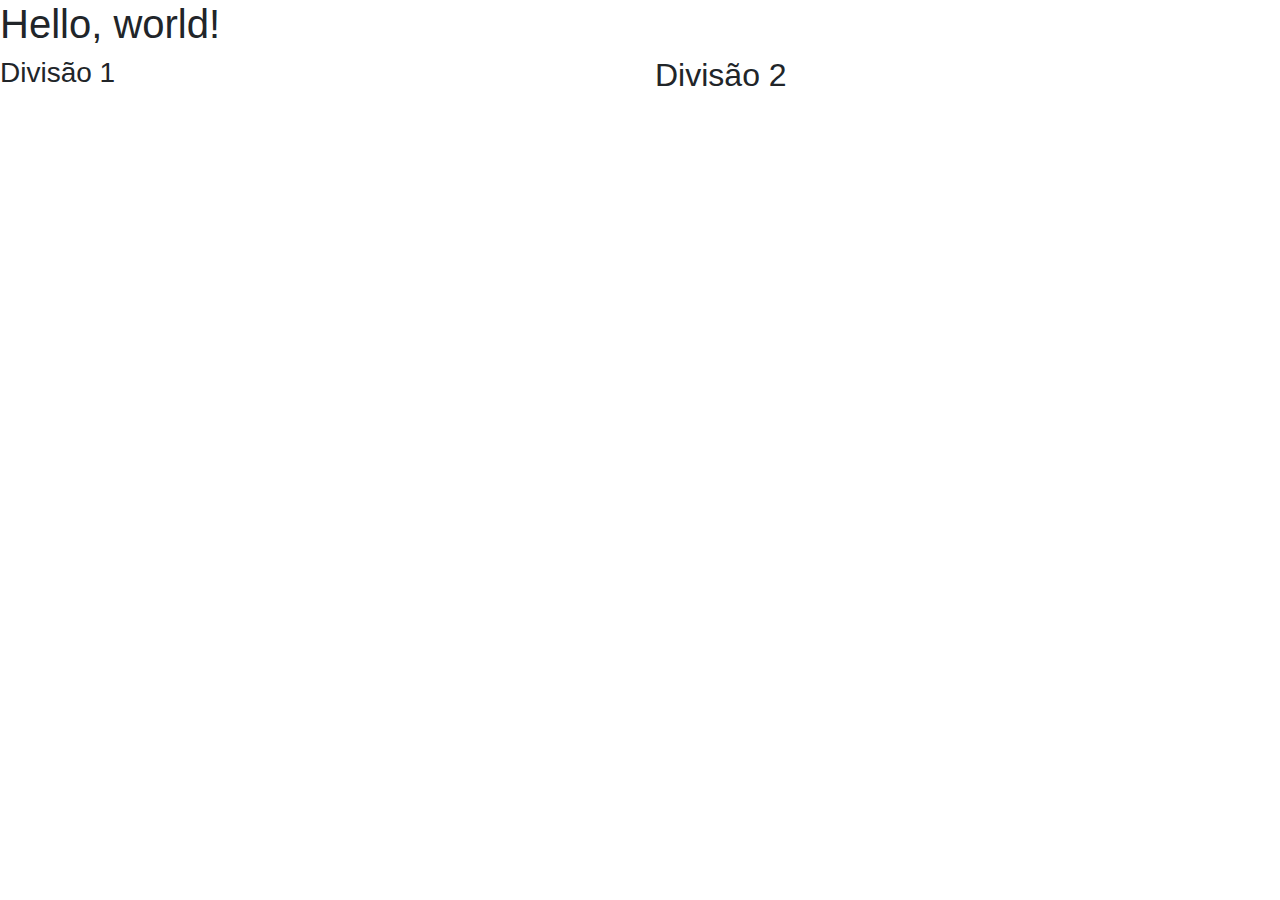
==== index.html @ 8f49e030 "bootstrap" ====
<!DOCTYPE html>
<html>
  <head>
    <meta charset="utf-8">
    <meta name="viewport" content="width=device-width">

    <!-- Bootstrap CSS -->
    <link rel="stylesheet" href="https://stackpath.bootstrapcdn.com/bootstrap/4.4.1/css/bootstrap.min.css" integrity="sha384-Vkoo8x4CGsO3+Hhxv8T/Q5PaXtkKtu6ug5TOeNV6gBiFeWPGFN9MuhOf23Q9Ifjh" crossorigin="anonymous">

    <title>repl.it</title>
    <link href="style.css" rel="stylesheet" type="text/css" />
  </head>
  <body>

    <h1>Hello, world!</h1>
    <div class="row">
      <div class="col-md-6">
          <h3>Divisão 1</h3>
      </div>
      <div class="col-md-6">
          <h2>Divisão 2</h2>
      </div>
    </div>  
    <script src="script.js"></script>
    <script src="https://code.jquery.com/jquery-3.4.1.slim.min.js" integrity="sha384-J6qa4849blE2+poT4WnyKhv5vZF5SrPo0iEjwBvKU7imGFAV0wwj1yYfoRSJoZ+n" crossorigin="anonymous"></script>
<script src="https://cdn.jsdelivr.net/npm/popper.js@1.16.0/dist/umd/popper.min.js" integrity="sha384-Q6E9RHvbIyZFJoft+2mJbHaEWldlvI9IOYy5n3zV9zzTtmI3UksdQRVvoxMfooAo" crossorigin="anonymous"></script>
<script src="https://stackpath.bootstrapcdn.com/bootstrap/4.4.1/js/bootstrap.min.js" integrity="sha384-wfSDF2E50Y2D1uUdj0O3uMBJnjuUD4Ih7YwaYd1iqfktj0Uod8GCExl3Og8ifwB6" crossorigin="anonymous"></script>
  </body>
</html>
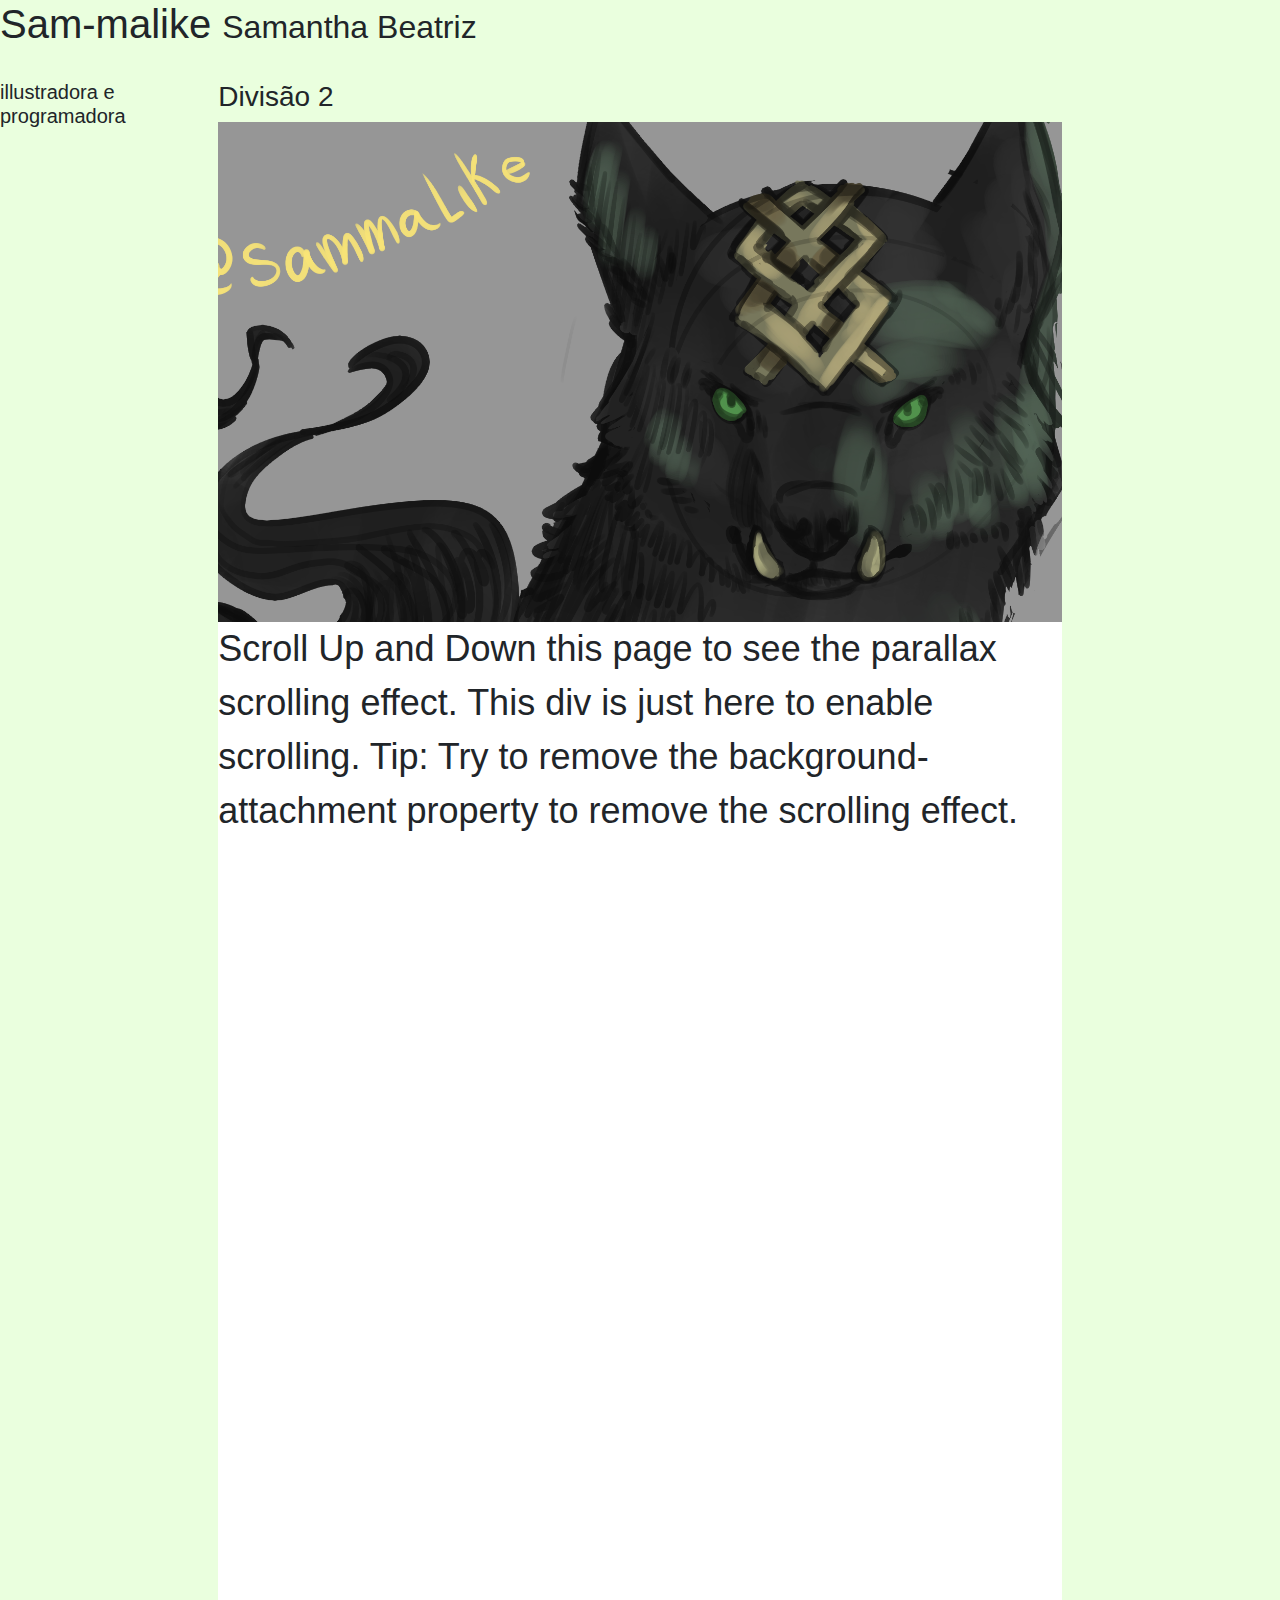
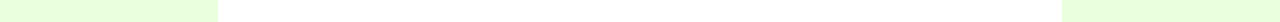
==== commit 754d4db8: "layout test" ====
--- a/index.html
+++ b/index.html
@@ -7,20 +7,32 @@
     <!-- Bootstrap CSS -->
     <link rel="stylesheet" href="https://stackpath.bootstrapcdn.com/bootstrap/4.4.1/css/bootstrap.min.css" integrity="sha384-Vkoo8x4CGsO3+Hhxv8T/Q5PaXtkKtu6ug5TOeNV6gBiFeWPGFN9MuhOf23Q9Ifjh" crossorigin="anonymous">
 
-    <title>repl.it</title>
+    <title>portfolio de arte</title>
     <link href="style.css" rel="stylesheet" type="text/css" />
   </head>
-  <body>
+  <body class="fundo">
 
-    <h1>Hello, world!</h1>
+    <h1>Sam-malike <small>Samantha Beatriz</small></h1>
+    <br>
     <div class="row">
-      <div class="col-md-6">
-          <h3>Divisão 1</h3>
+      <div class="col-md-2">
+          <h5>illustradora e programadora</h5>
       </div>
-      <div class="col-md-6">
-          <h2>Divisão 2</h2>
+      <div class="col-md-8">
+          <h3>Divisão 2</h3>
+          <div class="parallax"></div>
+          <div style="height:1000px;background-color:white;font-size:36px">
+Scroll Up and Down this page to see the parallax scrolling effect.
+This div is just here to enable scrolling.
+Tip: Try to remove the background-attachment property to remove the scrolling effect.
+</div>
       </div>
-    </div>  
+    </div> 
+    
+    
+
+
+
     <script src="script.js"></script>
     <script src="https://code.jquery.com/jquery-3.4.1.slim.min.js" integrity="sha384-J6qa4849blE2+poT4WnyKhv5vZF5SrPo0iEjwBvKU7imGFAV0wwj1yYfoRSJoZ+n" crossorigin="anonymous"></script>
 <script src="https://cdn.jsdelivr.net/npm/popper.js@1.16.0/dist/umd/popper.min.js" integrity="sha384-Q6E9RHvbIyZFJoft+2mJbHaEWldlvI9IOYy5n3zV9zzTtmI3UksdQRVvoxMfooAo" crossorigin="anonymous"></script>
--- a/style.css
+++ b/style.css
@@ -0,0 +1,11 @@
+.parallax{
+   height: 500px;
+   background-image: url("fenhir.png") ;
+   background-attachment: fixed;
+   background-repeat: no-repeat;
+   background-size: cover;
+   background-position: center-top;
+}
+.fundo{
+   background-color: rgb(234, 255, 222);
+}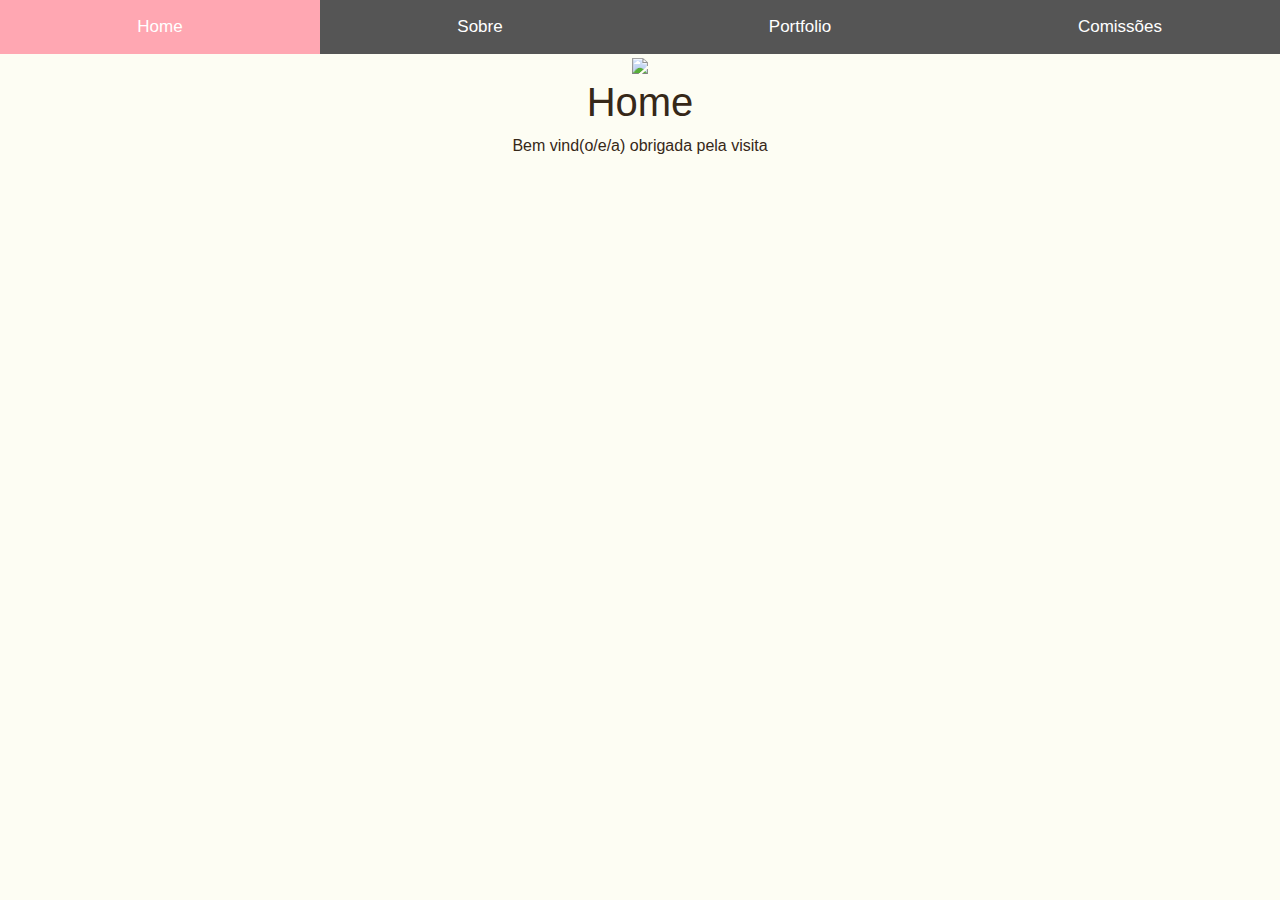
==== commit 5866a562: "Redesign" ====
--- a/index.html
+++ b/index.html
@@ -2,7 +2,7 @@
 <html>
   <head>
     <meta charset="utf-8">
-    <meta name="viewport" content="width=device-width">
+    <meta name="viewport" content="width=device-width,initial-scale=1">
 
     <!-- Bootstrap CSS -->
     <link rel="stylesheet" href="https://stackpath.bootstrapcdn.com/bootstrap/4.4.1/css/bootstrap.min.css" integrity="sha384-Vkoo8x4CGsO3+Hhxv8T/Q5PaXtkKtu6ug5TOeNV6gBiFeWPGFN9MuhOf23Q9Ifjh" crossorigin="anonymous">
@@ -12,30 +12,46 @@
   </head>
   <body class="fundo">
 
-    <h1>Sam-malike <small>Samantha Beatriz</small></h1>
-    <br>
-    <div class="row">
-      <div class="col-md-2">
-          <h5>illustradora e programadora</h5>
+     <button class="tablink" onclick="openTab('Home', this, '#FFA7B2')" id="defaultOpen">Home</button>
+    <button class="tablink" onclick="openTab('Paris', this, '#FFA754')">Sobre</button>
+    <button class="tablink" onclick="openTab('Tokyo', this, '#E09BE4')">Portfolio</button>
+    <button class="tablink" onclick="openTab('Oslo', this, '#BABF5E')">Comissões</button>
+
+    <div id="Home" class="tabcontent">
+      <img src="images/mailogo.png" width="150px">
+      <h1>Home</h1>
+      <p>Bem vind(o/e/a) obrigada pela visita</p>
+    </div>
+
+    <div id="Paris" class="tabcontent">
+      <img src="images/mailogo.png" width="150px">
+      <h1>Sobre</h1>
+      <p>Um pouco sobre mim</p>
+      <div class="row">
+        <div class="col-md-4">
+            <p>teste</p>
+        </div>
+      </div> 
+    </div>
+
+    <div id="Tokyo" class="tabcontent">
+      <img src="images/mailogo.png" width="150px">
+      <h1>Portfólio</h1>
+      <p>Exemplos de arte</p>
+    </div>
+
+    <div id="Oslo" class="tabcontent">
+      <img src="images/mailogo.png" width="150px">
+      <h1>Comissões</h1>
+      <p>Encomende uma obra unica!</p>
+      <div class>
+
       </div>
-      <div class="col-md-8">
-          <h3>Divisão 2</h3>
-          <div class="parallax"></div>
-          <div style="height:1000px;background-color:white;font-size:36px">
-Scroll Up and Down this page to see the parallax scrolling effect.
-This div is just here to enable scrolling.
-Tip: Try to remove the background-attachment property to remove the scrolling effect.
-</div>
-      </div>
-    </div> 
-    
+    </div>
+
+   
+    <script src="script.js"></script>
     
 
-
-
-    <script src="script.js"></script>
-    <script src="https://code.jquery.com/jquery-3.4.1.slim.min.js" integrity="sha384-J6qa4849blE2+poT4WnyKhv5vZF5SrPo0iEjwBvKU7imGFAV0wwj1yYfoRSJoZ+n" crossorigin="anonymous"></script>
-<script src="https://cdn.jsdelivr.net/npm/popper.js@1.16.0/dist/umd/popper.min.js" integrity="sha384-Q6E9RHvbIyZFJoft+2mJbHaEWldlvI9IOYy5n3zV9zzTtmI3UksdQRVvoxMfooAo" crossorigin="anonymous"></script>
-<script src="https://stackpath.bootstrapcdn.com/bootstrap/4.4.1/js/bootstrap.min.js" integrity="sha384-wfSDF2E50Y2D1uUdj0O3uMBJnjuUD4Ih7YwaYd1iqfktj0Uod8GCExl3Og8ifwB6" crossorigin="anonymous"></script>
   </body>
 </html>--- a/style.css
+++ b/style.css
@@ -1,11 +1,36 @@
-.parallax{
-   height: 500px;
-   background-image: url("fenhir.png") ;
-   background-attachment: fixed;
-   background-repeat: no-repeat;
-   background-size: cover;
-   background-position: center-top;
+/*Paleta de cores 
+-RGB: 40, 55, 65
+-RGB: 88, 62, 35
+RGB: 115, 104, 59
+RGB: 176, 160, 132
+*/
+.fundo{
+   background-color: rgb(253, 253, 243);
 }
-.fundo{
-   background-color: rgb(234, 255, 222);
+
+/*Botoes da tab*/
+.tablink {
+  background-color: #555;
+  color: white;
+  float: left;
+  border: none;
+  outline: none;
+  cursor: pointer;
+  padding: 14px 16px;
+  font-size: 17px;
+  width: 25%;
+}
+.tablink:hover {
+  background-color: #777;
+}
+
+/*Conteudo da tab*/
+.tabcontent {
+  color: rgb(54, 40, 24);
+  display: none;
+  padding: 50px;
+  text-align: center;
+}
+.row{
+  text-align: left;
 }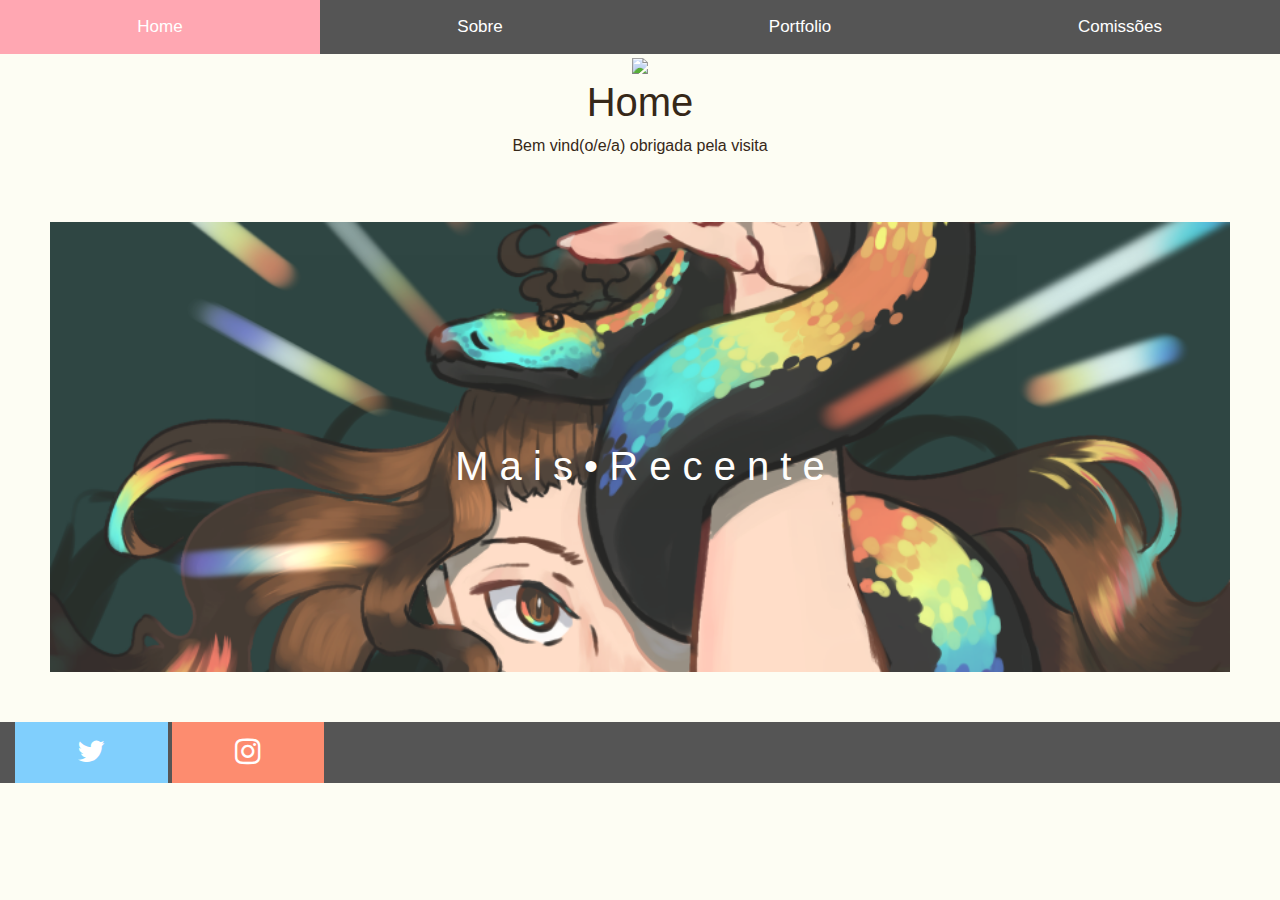
==== commit 749c0fc4: "criando destaque" ====
--- a/index.html
+++ b/index.html
@@ -1,4 +1,4 @@
-<!DOCTYPE html>
+ <!DOCTYPE html>
 <html>
   <head>
     <meta charset="utf-8">
@@ -6,6 +6,8 @@
 
     <!-- Bootstrap CSS -->
     <link rel="stylesheet" href="https://stackpath.bootstrapcdn.com/bootstrap/4.4.1/css/bootstrap.min.css" integrity="sha384-Vkoo8x4CGsO3+Hhxv8T/Q5PaXtkKtu6ug5TOeNV6gBiFeWPGFN9MuhOf23Q9Ifjh" crossorigin="anonymous">
+   <link rel="stylesheet" href="https://cdnjs.cloudflare.com/ajax/libs/font-awesome/4.7.0/css/font-awesome.min.css">
+
 
     <title>portfolio de arte</title>
     <link href="style.css" rel="stylesheet" type="text/css" />
@@ -13,43 +15,145 @@
   <body class="fundo">
 
      <button class="tablink" onclick="openTab('Home', this, '#FFA7B2')" id="defaultOpen">Home</button>
-    <button class="tablink" onclick="openTab('Paris', this, '#FFA754')">Sobre</button>
-    <button class="tablink" onclick="openTab('Tokyo', this, '#E09BE4')">Portfolio</button>
-    <button class="tablink" onclick="openTab('Oslo', this, '#BABF5E')">Comissões</button>
+    <button class="tablink" onclick="openTab('Sobre', this, '#FFA754')">Sobre</button>
+    <button class="tablink" onclick="openTab('Portfolio', this, '#E09BE4')">Portfolio</button>
+    <button class="tablink" onclick="openTab('Comissoes', this, '#87aeed')">Comissões</button>
 
     <div id="Home" class="tabcontent">
       <img src="images/mailogo.png" width="150px">
       <h1>Home</h1>
       <p>Bem vind(o/e/a) obrigada pela visita</p>
+      <br>
+      <br>
+      <div class="Destaque" >
+        <h1 class="Dest">M a i s • R e c e n t e</h1>
+      </div>
+      
     </div>
 
-    <div id="Paris" class="tabcontent">
+    <div id="Sobre" class="tabcontent">
       <img src="images/mailogo.png" width="150px">
       <h1>Sobre</h1>
       <p>Um pouco sobre mim</p>
       <div class="row">
         <div class="col-md-4">
-            <p>teste</p>
+          <img src="images/prof.png" width="230px" >
+        </div> 
+        <div class="col-md-8">
+          <br>
+            <p>Sou uma artista e desenvolvedora de software, desde criança sempre fui muito ligada ao mundo das artes então escolhi me aprofundar nele.</p>
+
+            <p>
+              Meu estilo tem muitas influencias da cultura japonesa, americana e brasileira.
+              Nunca fui muito consistente em manter apenas um estilo ou tipo de arte, prefiro mesclar meus pontos favoritos de cada influencia. 
+            </p>
         </div>
       </div> 
     </div>
 
-    <div id="Tokyo" class="tabcontent">
+    <div id="Portfolio" class="tabcontent">
       <img src="images/mailogo.png" width="150px">
       <h1>Portfólio</h1>
       <p>Exemplos de arte</p>
+      
+      <div class="row">
+        <div class="column">
+          <img src="images/howl.png">
+          <img src="images/rasc.png">
+          <img src="images/pitico.png">
+        </div>
+        <div class="column">
+          <img src="images/qq1.png">
+          <img src="images/cat.png">
+          <img src="images/eee.png">
+          
+        </div>
+         <div class="column">
+          <img src="images/cookie.png">
+          <img src="images/ubim.png">
+          <img src="images/b.png">
+          <img src="images/ss.png">
+        </div>
+         <div class="column">
+          <img src="images/porta.png">
+          <img src="images/ccc.png">
+          <img src="images/blueroom.png">
+        </div>
+      </div>
     </div>
 
-    <div id="Oslo" class="tabcontent">
+    <div id="Comissoes" class="tabcontent">
       <img src="images/mailogo.png" width="150px">
       <h1>Comissões</h1>
       <p>Encomende uma obra unica!</p>
-      <div class>
-
+      <br>
+      <h3>Personagens</h3>
+      <table>
+        <tr>
+          <th></th>
+          <th>Rascunho</th>
+          <th>Básico</th>
+          <th>Polido</th>
+        </tr>
+        <tr>
+          <th>Busto</th>
+          <td>R$6</td>
+          <td>R$10</td>
+          <td>R$15</td>
+        </tr>
+         <tr>
+          <th>Cintura</th>
+          <td>R$12</td>
+          <td>R$18</td>
+          <td>R$25</td>
+        </tr>
+         <tr>
+          <th>Corpo Inteiro</th>
+          <td>R$20</td>
+          <td>R$25</td>
+          <td>R$35</td>
+        </tr>
+      </table>  
+      <div class="col-md-6">
+        <p align="rigth">• inclue fundo gradiente ou sólido</p>
+      </div>
+      <h3>Illustração</h3>
+      <table>
+       <tr>
+          <th></th>
+          <th>Rascunho</th>
+          <th>Básico</th>
+          <th>Polido</th>
+        </tr>
+        <tr>
+          <th>Simples</th>
+          <td>R$15</td>
+          <td>R$20</td>
+          <td>R$25</td>
+        </tr>
+        <tr>
+          <th>Complexa</th>
+          <td>R$15</td>
+          <td>R$25</td>
+          <td>R$40</td>
+        </tr>
+      </table> 
+      <div class="col-md-6">
+        <p align="rigth">• locais,objetos e cenarios com contexto</p>
+      </div>
+      <br>
+      <h3 style="color:#c93628">Regras</h3>
+      <p>• Os pedidos serão finalizados apenas APÓS o pagamento.<br>
+      • Conteudos adultos apenas serão vendidos para maiores de 18 anos.<br>
+      • Pagamentos feitos por transferência bancaria ou PayPal
+      </p>
+    </div>
+    <div class="barra">
+      <div class="col-md-6" >
+        <button class="social" align="right"><a href="https://twitter.com/sammalike" class="fa fa-twitter"></a></button>
+        <button class="social1" align="right"><a href="https://www.instagram.com/sammalike/" class="fa fa-instagram"></a></button>
       </div>
     </div>
-
-   
     <script src="script.js"></script>
     
 
--- a/style.css
+++ b/style.css
@@ -1,9 +1,4 @@
-/*Paleta de cores 
--RGB: 40, 55, 65
--RGB: 88, 62, 35
-RGB: 115, 104, 59
-RGB: 176, 160, 132
-*/
+
 .fundo{
    background-color: rgb(253, 253, 243);
 }
@@ -33,4 +28,107 @@
 }
 .row{
   text-align: left;
+}
+
+/*Banner de Destaque na Home*/
+div .Destaque{
+  background-image:url(images/recorte.png);
+  background-size:100% auto;
+  background-repeat:no-repeat;
+  opacity:85%;
+  height:450px;
+  width:100%
+
+}
+.Dest{
+  color:#fff;
+  padding: 220px 0;
+}
+
+/*GALERIA*/
+.row {
+  display: -ms-flexbox; /* IE10 */
+  display: flex;
+  -ms-flex-wrap: wrap; /* IE10 */
+  flex-wrap: wrap;
+  padding: 0 4px;
+}
+
+/* Create four equal columns that sits next to each other */
+.column {
+  -ms-flex: 25%; /* IE10 */
+  flex: 25%;
+  max-width: 25%;
+  padding: 0 4px;
+}
+
+.column img {
+  margin-top: 8px;
+  vertical-align: middle;
+  width: 100%;
+}
+
+/* Responsive layout - makes a two column-layout instead of four columns */
+@media screen and (max-width: 800px) {
+  .column {
+    -ms-flex: 50%;
+    flex: 50%;
+    max-width: 50%;
+  }
+}
+
+/* Responsive layout  */
+@media screen and (max-width: 600px) {
+  .column {
+    -ms-flex: 100%;
+    flex: 100%;
+    max-width: 100%;
+  }
+}
+
+table{
+  width:80%;
+  border-collapse: collapse;
+}
+
+.social{
+  background-color: rgb(128, 207, 253);
+  color: white;
+  border: none;
+  outline: none;
+ padding: 14px;
+ width:25%;
+}
+.social1{
+  background-color: rgb(253, 140, 111);
+  color: white;
+  border: none;
+  outline: none;
+ padding: 14px ;
+ width:25%;
+}
+.fa{
+  font-size: 30px;
+  width: 25%;
+  text-align: center;
+  text-decoration: none;
+}
+.fa:hover {
+  color: white;
+  text-decoration: none;
+}
+
+.fa-twitter {
+  color: white;
+  text-align: center;
+}
+.fa-instagram {
+  color: white;
+  text-align: center;
+}
+.fa:hover {
+  opacity: 0.7;
+}
+.barra{
+  background-color:#555;
 }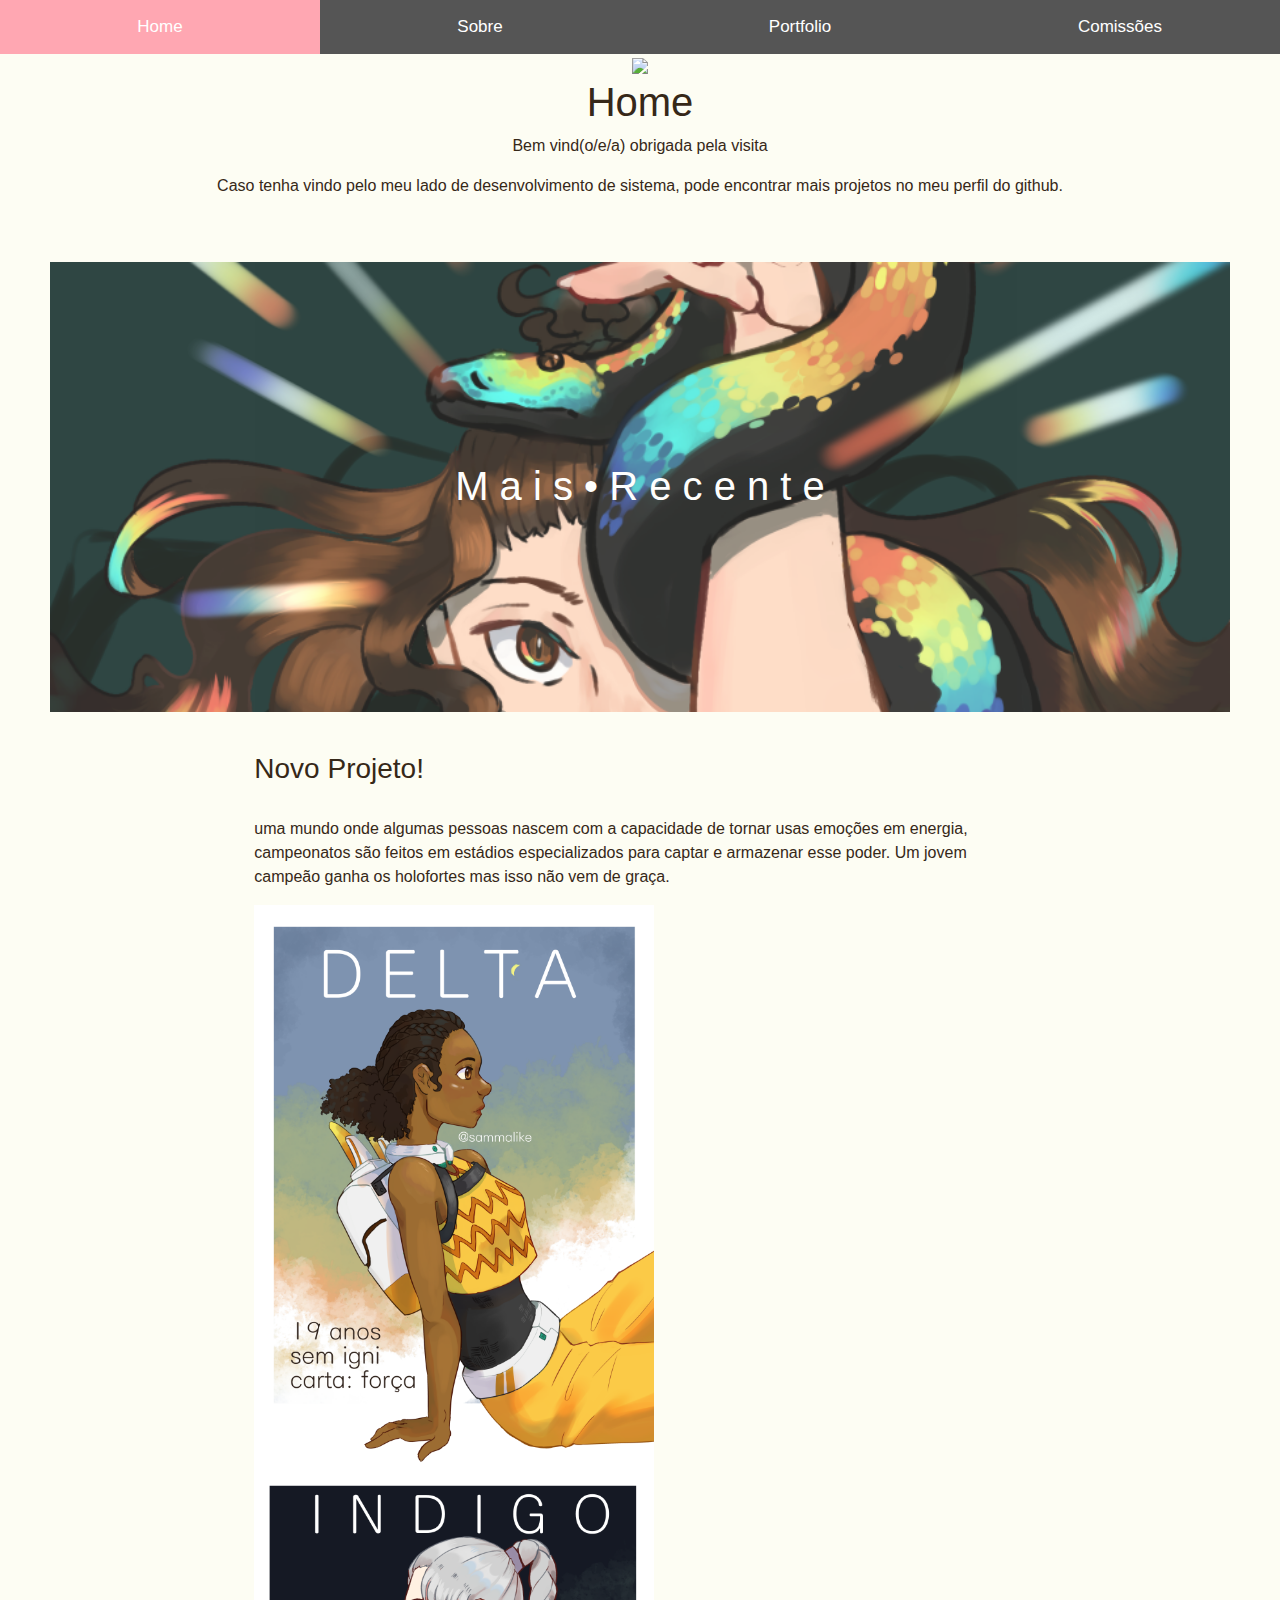
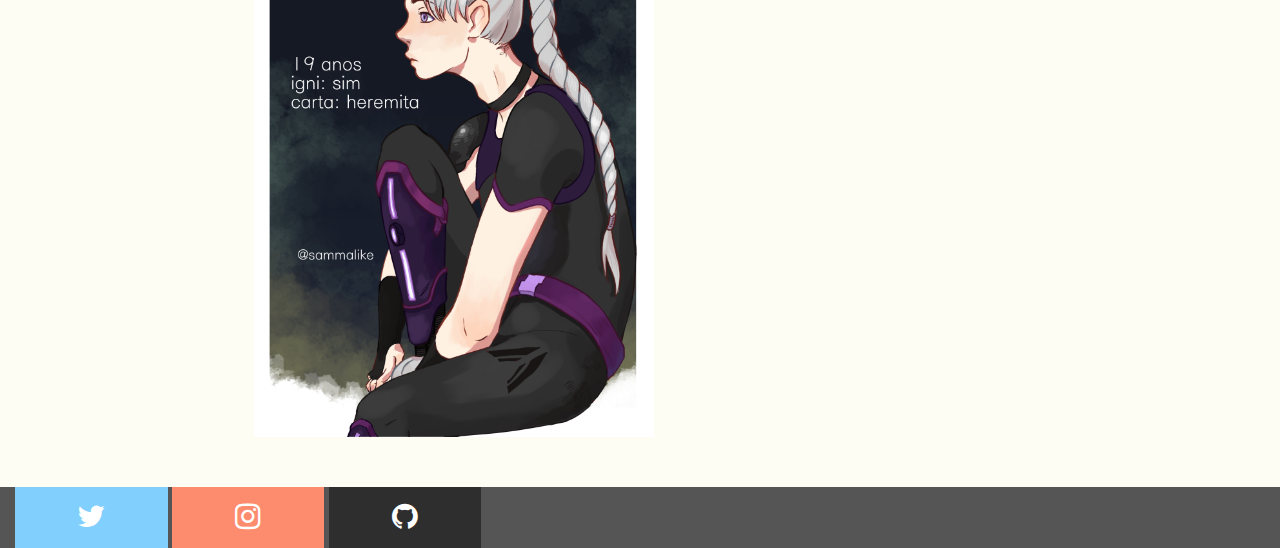
==== commit 188fc15d: "pagina da comic" ====
--- a/index.html
+++ b/index.html
@@ -8,8 +8,9 @@
     <link rel="stylesheet" href="https://stackpath.bootstrapcdn.com/bootstrap/4.4.1/css/bootstrap.min.css" integrity="sha384-Vkoo8x4CGsO3+Hhxv8T/Q5PaXtkKtu6ug5TOeNV6gBiFeWPGFN9MuhOf23Q9Ifjh" crossorigin="anonymous">
    <link rel="stylesheet" href="https://cdnjs.cloudflare.com/ajax/libs/font-awesome/4.7.0/css/font-awesome.min.css">
 
-
-    <title>portfolio de arte</title>
+    <link rel="icon" href="images/ic.png" />
+    <title>Sammalike</title>
+   
     <link href="style.css" rel="stylesheet" type="text/css" />
   </head>
   <body class="fundo">
@@ -23,12 +24,29 @@
       <img src="images/mailogo.png" width="150px">
       <h1>Home</h1>
       <p>Bem vind(o/e/a) obrigada pela visita</p>
+       <p>
+              Caso tenha vindo pelo meu lado de desenvolvimento de sistema, pode encontrar mais projetos no meu perfil do github.
+            </p>
       <br>
       <br>
       <div class="Destaque" >
         <h1 class="Dest">M a i s • R e c e n t e</h1>
       </div>
-      
+      <br>
+      <div class="row">
+        <div class="col-md-2"></div>
+        <div class="col-md-8">
+          <p>
+            <h3>Novo Projeto!</h3><br>
+            uma mundo onde algumas pessoas nascem com a capacidade de tornar usas emoções em energia, campeonatos são feitos em estádios especializados para captar e armazenar esse poder. Um jovem campeão ganha os holofortes mas isso não vem de graça.
+          </p>
+          <img src="IGNI/aabc.png" width="400px">
+          <img src="IGNI/Amxs.png" width="400px">
+        </div>
+      </div>
+     <!-- <a href="comic.html"> 
+      <button type="button" class="btn btn-dark btn-lg">Ler</button>
+      </a>  -->
     </div>
 
     <div id="Sobre" class="tabcontent">
@@ -47,6 +65,10 @@
               Meu estilo tem muitas influencias da cultura japonesa, americana e brasileira.
               Nunca fui muito consistente em manter apenas um estilo ou tipo de arte, prefiro mesclar meus pontos favoritos de cada influencia. 
             </p>
+
+            <p>
+              Caso tenha vindo pelo meu lado de desenvolvimento de sistema, pode encontrar mais projetos no meu perfil do github.
+            </p>
         </div>
       </div> 
     </div>
@@ -59,7 +81,7 @@
       <div class="row">
         <div class="column">
           <img src="images/howl.png">
-          <img src="images/rasc.png">
+          <img src="images/poiisi.png">
           <img src="images/pitico.png">
         </div>
         <div class="column">
@@ -71,7 +93,7 @@
          <div class="column">
           <img src="images/cookie.png">
           <img src="images/ubim.png">
-          <img src="images/b.png">
+          <img src="images/bbamalie.png">
           <img src="images/ss.png">
         </div>
          <div class="column">
@@ -152,6 +174,7 @@
       <div class="col-md-6" >
         <button class="social" align="right"><a href="https://twitter.com/sammalike" class="fa fa-twitter"></a></button>
         <button class="social1" align="right"><a href="https://www.instagram.com/sammalike/" class="fa fa-instagram"></a></button>
+        <button class="social2" align="right"><a href="https://github.com/SamanthaBeatriz19" class="fa fa-github"></a></button>
       </div>
     </div>
     <script src="script.js"></script>
--- a/style.css
+++ b/style.css
@@ -42,7 +42,7 @@
 }
 .Dest{
   color:#fff;
-  padding: 220px 0;
+  padding: 200px 0;
 }
 
 /*GALERIA*/
@@ -75,6 +75,9 @@
     flex: 50%;
     max-width: 50%;
   }
+  .Dest{
+    padding: 120px 0;
+  }
 }
 
 /* Responsive layout  */
@@ -83,6 +86,10 @@
     -ms-flex: 100%;
     flex: 100%;
     max-width: 100%;
+  }
+  .Dest{
+    padding: 50px 0;
+    font-size: 20pt;
   }
 }
 
@@ -93,6 +100,14 @@
 
 .social{
   background-color: rgb(128, 207, 253);
+  color: white;
+  border: none;
+  outline: none;
+ padding: 14px;
+ width:25%;
+}
+.social2{
+  background-color: rgb(46, 46, 46);
   color: white;
   border: none;
   outline: none;
@@ -126,9 +141,14 @@
   color: white;
   text-align: center;
 }
+.fa-github {
+  color: white;
+  text-align: center;
+}
 .fa:hover {
   opacity: 0.7;
 }
 .barra{
   background-color:#555;
-}+}
+
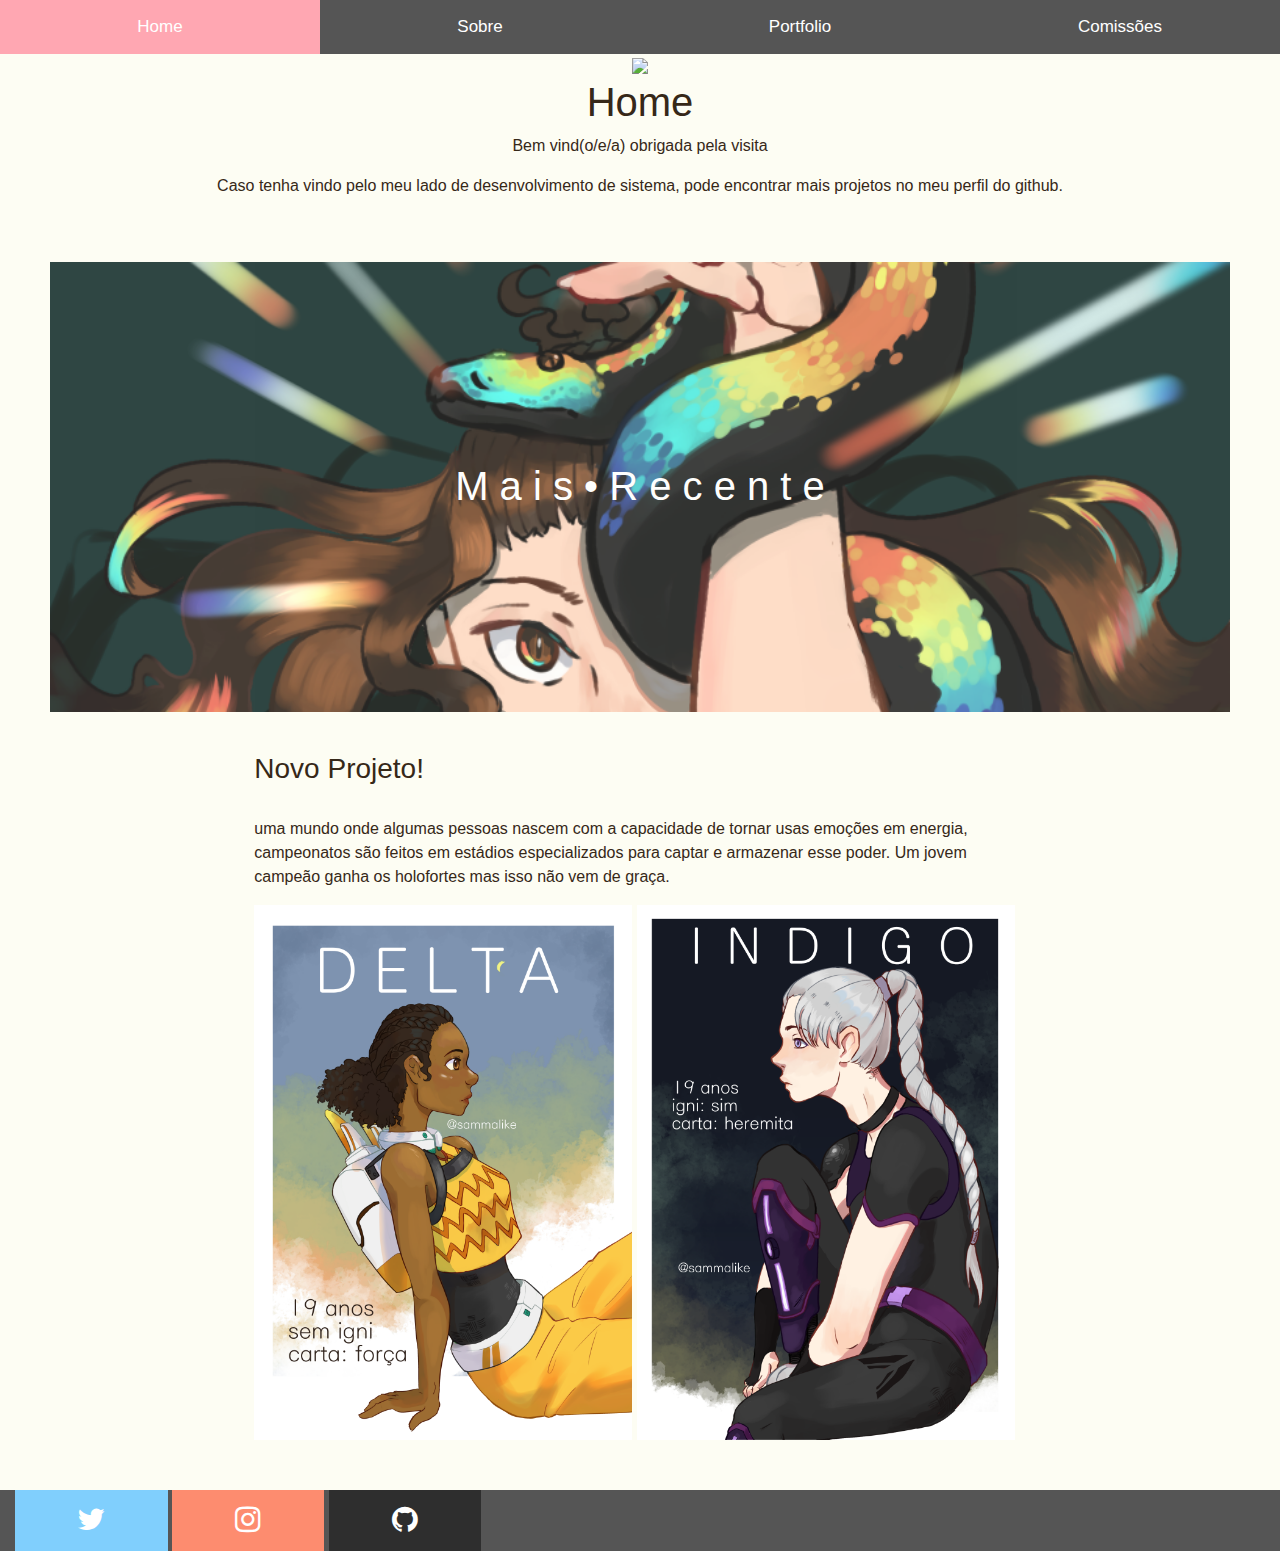
==== commit 4033c5a9: "Paginas Adicionadas ate 4" ====
--- a/index.html
+++ b/index.html
@@ -40,13 +40,13 @@
             <h3>Novo Projeto!</h3><br>
             uma mundo onde algumas pessoas nascem com a capacidade de tornar usas emoções em energia, campeonatos são feitos em estádios especializados para captar e armazenar esse poder. Um jovem campeão ganha os holofortes mas isso não vem de graça.
           </p>
-          <img src="IGNI/aabc.png" width="400px">
-          <img src="IGNI/Amxs.png" width="400px">
+          <img class="in" src="IGNI/aabc.png" width="49%">
+          <img class="in" src="IGNI/Amxs.png" width="49%">
         </div>
       </div>
      <!-- <a href="comic.html"> 
-      <button type="button" class="btn btn-dark btn-lg">Ler</button>
-      </a>  -->
+      <button type="button" class="btn btn-dark btn-lg">Ler</button>-->
+      </a>  
     </div>
 
     <div id="Sobre" class="tabcontent">
--- a/style.css
+++ b/style.css
@@ -78,6 +78,7 @@
   .Dest{
     padding: 120px 0;
   }
+  
 }
 
 /* Responsive layout  */
@@ -91,6 +92,7 @@
     padding: 50px 0;
     font-size: 20pt;
   }
+  
 }
 
 table{
